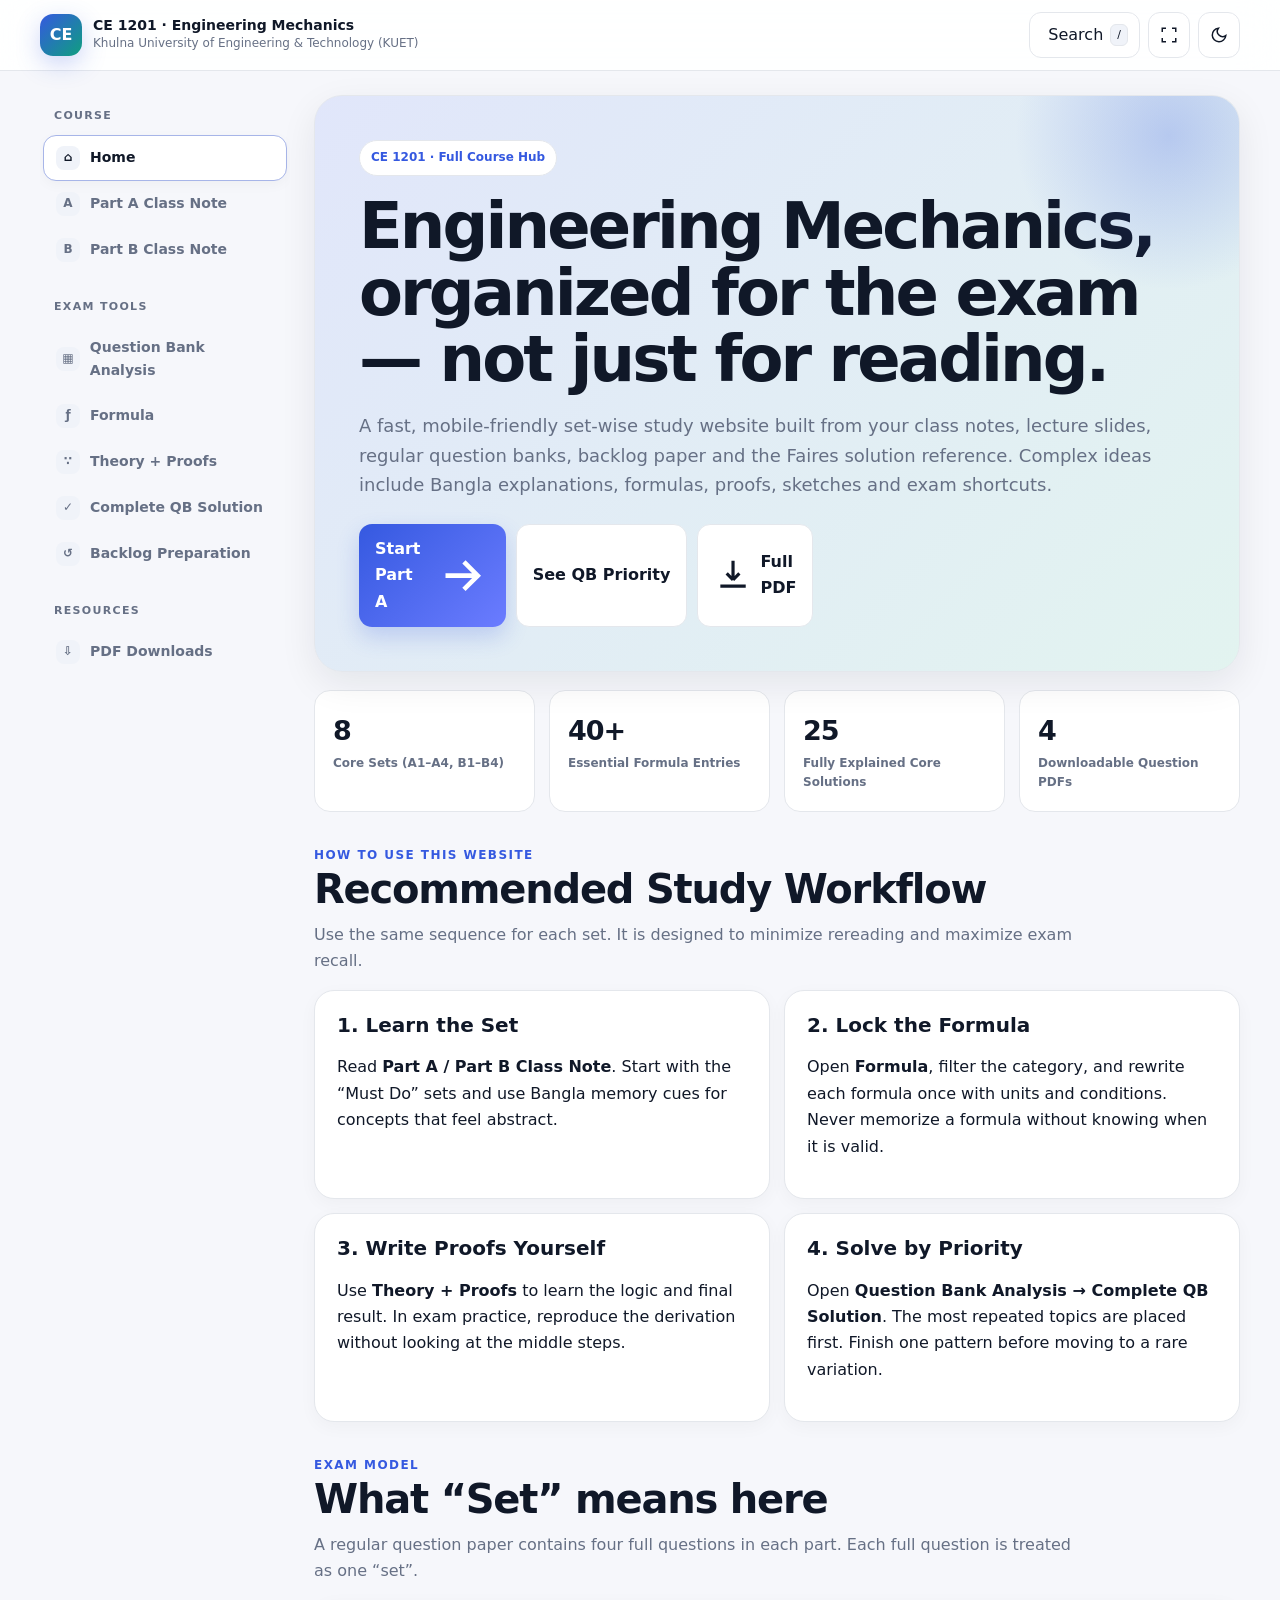
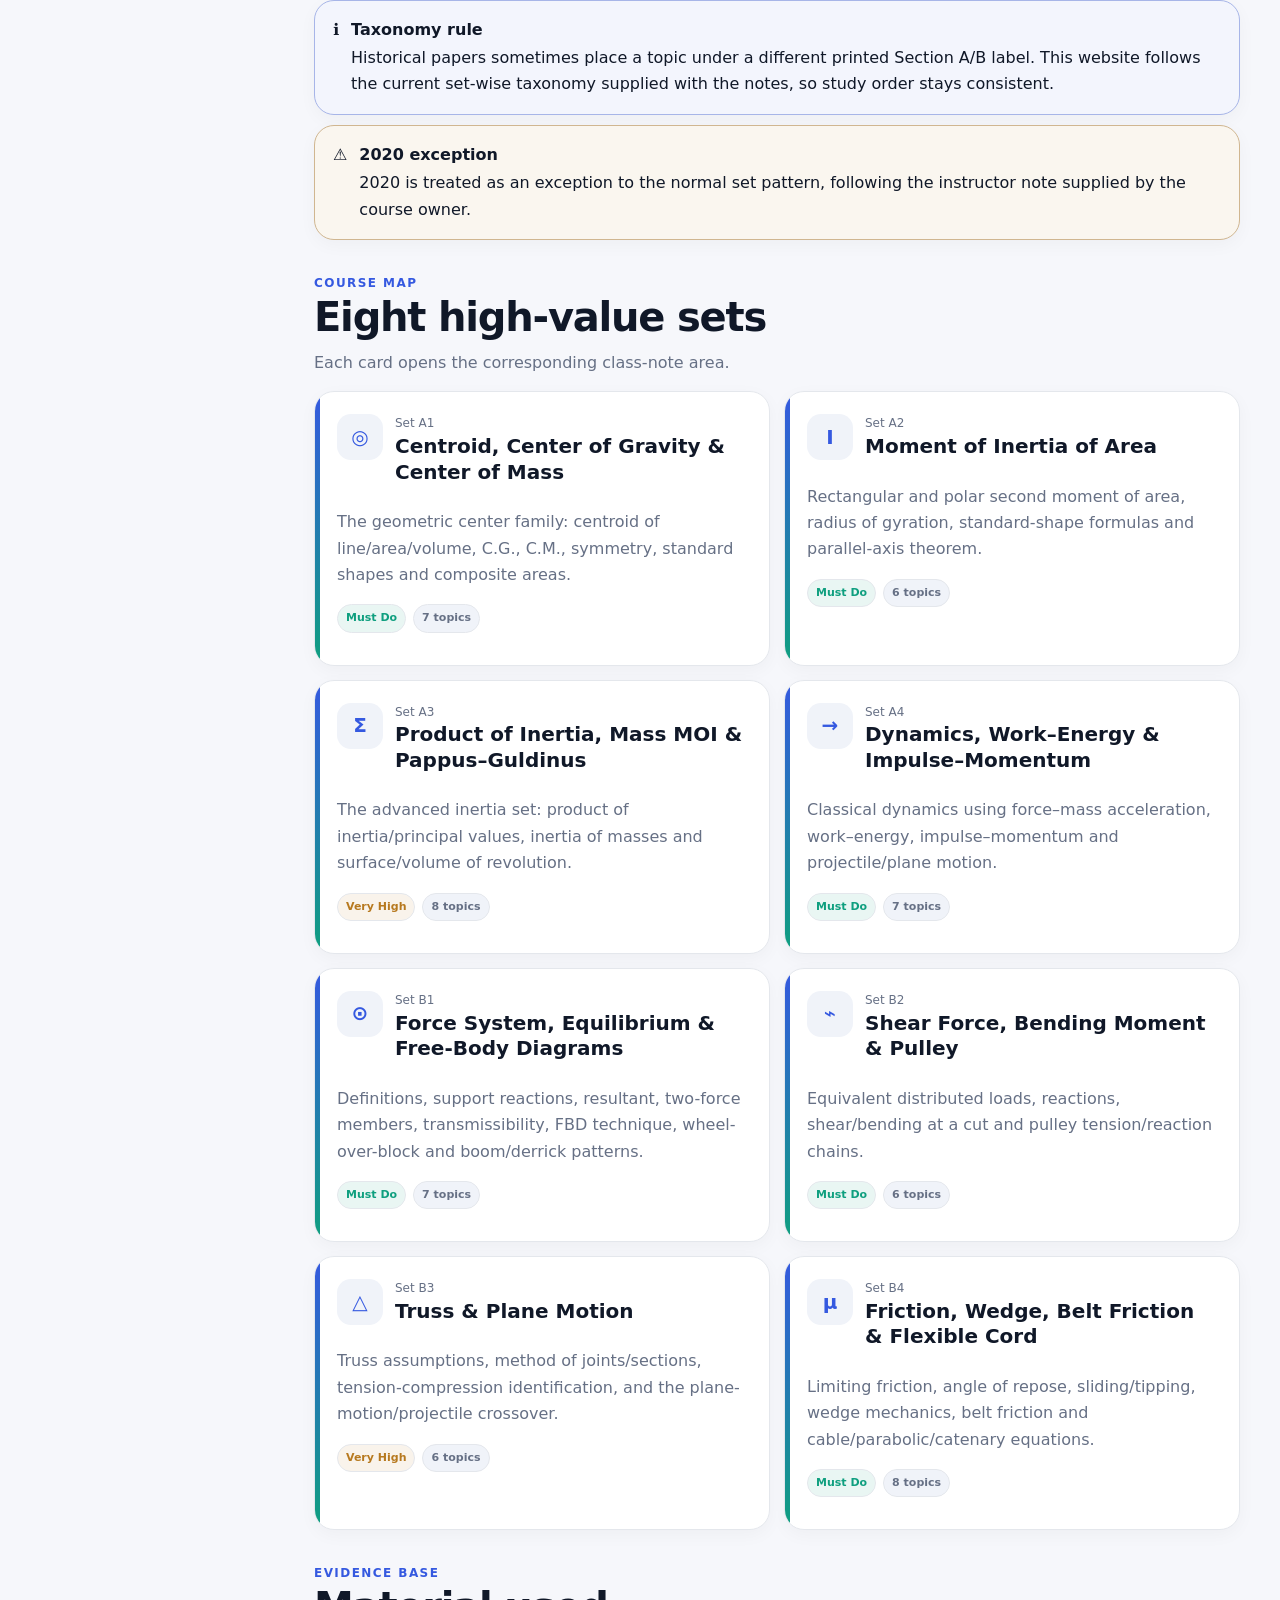
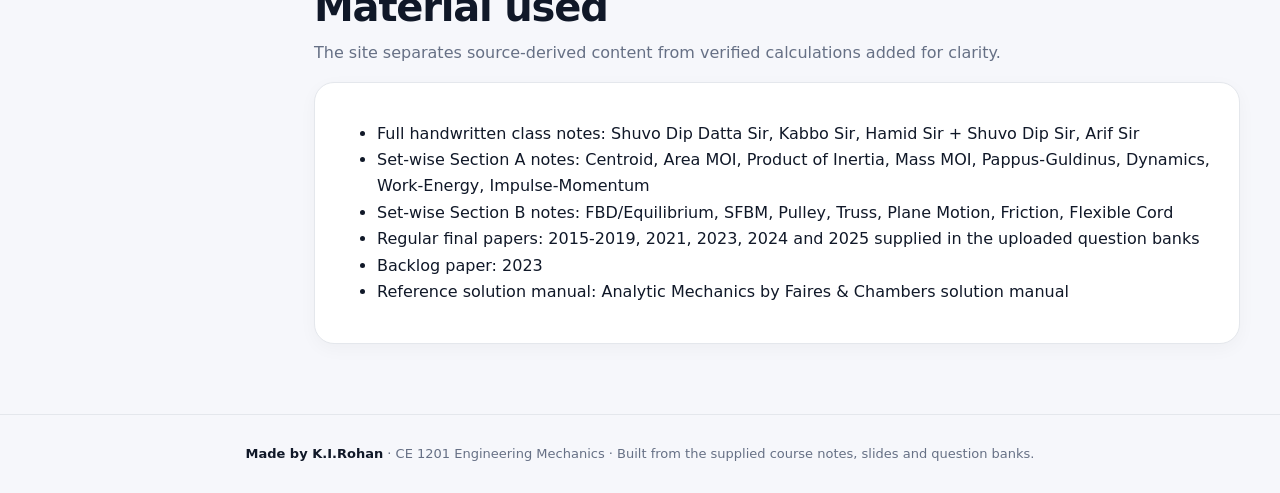
==== index.html @ 2da15462 "Add files via upload" ====
<!doctype html>
<html lang="en" data-theme="light">
<head>
  <meta charset="utf-8">
  <meta name="viewport" content="width=device-width,initial-scale=1,viewport-fit=cover">
  <meta name="theme-color" content="#3559e0">
  <meta name="description" content="CE 1201 Engineering Mechanics full course hub: set-wise notes, question bank analysis, formula, proofs, solutions and backlog preparation.">
  <title>CE 1201 · Engineering Mechanics</title>
  <link rel="manifest" href="manifest.webmanifest">
  <link rel="stylesheet" href="assets/css/styles.css">
</head>
<body>
  <noscript><div style="padding:2rem;font-family:system-ui">This study website needs JavaScript enabled.</div></noscript>
  <script src="assets/js/data.js"></script>
  <script src="assets/js/app.js"></script>
</body>
</html>
---- assets/css/styles.css ----
:root{
  --bg:#f6f7fb;--surface:#ffffff;--surface2:#f0f3f9;--text:#101828;--muted:#667085;--line:#e4e7ec;
  --primary:#3559e0;--primary2:#6b7cff;--accent:#0f9f7f;--warn:#b7791f;--danger:#c2415d;
  --shadow:0 12px 36px rgba(15,23,42,.08);--radius:20px;--radius-sm:12px;--max:1240px;
}
[data-theme="dark"]{
  --bg:#0b1020;--surface:#11182b;--surface2:#172036;--text:#eef2ff;--muted:#a7b0c5;--line:#26324c;
  --primary:#8da2ff;--primary2:#5f79ff;--accent:#55d8ba;--warn:#f3bf61;--danger:#ff8aa0;
  --shadow:0 18px 48px rgba(0,0,0,.28)
}
*{box-sizing:border-box}html{scroll-behavior:smooth}body{margin:0;background:var(--bg);color:var(--text);font-family:Inter,ui-sans-serif,system-ui,-apple-system,"Segoe UI",Roboto,"Noto Sans Bengali","Noto Sans",Arial,sans-serif;line-height:1.65;transition:background .25s,color .25s}a{color:inherit}button,input{font:inherit}.app-shell{min-height:100vh}.topbar{position:sticky;top:0;z-index:50;background:color-mix(in srgb,var(--surface) 90%,transparent);backdrop-filter:blur(18px);border-bottom:1px solid var(--line)}.topbar-inner{max-width:var(--max);margin:auto;display:flex;align-items:center;gap:14px;padding:12px 20px}.brand{display:flex;align-items:center;gap:11px;text-decoration:none;min-width:0}.brand-mark{width:42px;height:42px;border-radius:13px;display:grid;place-items:center;background:linear-gradient(135deg,var(--primary),var(--accent));color:white;font-weight:900;box-shadow:0 8px 24px rgba(53,89,224,.25)}.brand-text{min-width:0}.brand-text b{display:block;font-size:14px;line-height:1.2}.brand-text span{display:block;color:var(--muted);font-size:12px;white-space:nowrap;overflow:hidden;text-overflow:ellipsis}.nav-actions{margin-left:auto;display:flex;gap:8px}.icon-btn,.pill-btn{border:1px solid var(--line);background:var(--surface);color:var(--text);border-radius:12px;padding:9px 11px;cursor:pointer;display:inline-flex;align-items:center;justify-content:center;gap:7px;transition:.2s}.icon-btn:hover,.pill-btn:hover{transform:translateY(-1px);border-color:var(--primary);box-shadow:0 6px 18px rgba(53,89,224,.10)}.icon-btn svg{width:18px;height:18px}.mobile-menu{display:none}.layout{max-width:var(--max);margin:auto;display:grid;grid-template-columns:250px minmax(0,1fr);gap:24px;padding:24px 20px 70px}.sidebar{position:sticky;top:82px;height:calc(100vh - 102px);overflow:auto;padding:4px}.side-group{margin-bottom:18px}.side-label{font-size:11px;color:var(--muted);font-weight:800;letter-spacing:.12em;text-transform:uppercase;padding:8px 10px}.side-link{display:flex;align-items:center;gap:10px;text-decoration:none;color:var(--muted);padding:10px 12px;border-radius:12px;margin:2px 0;font-size:14px;font-weight:650;transition:.18s}.side-link:hover,.side-link.active{background:var(--surface);color:var(--text);box-shadow:0 4px 14px rgba(0,0,0,.04)}.side-link.active{outline:1px solid color-mix(in srgb,var(--primary) 35%,var(--line))}.side-icon{width:24px;height:24px;display:grid;place-items:center;border-radius:8px;background:var(--surface2);font-size:12px}.main{min-width:0}.hero{position:relative;overflow:hidden;border-radius:28px;padding:44px;background:linear-gradient(135deg,color-mix(in srgb,var(--primary) 15%,var(--surface)),color-mix(in srgb,var(--accent) 12%,var(--surface)));border:1px solid var(--line);box-shadow:var(--shadow)}.hero:after{content:"";position:absolute;right:-90px;top:-120px;width:320px;height:320px;border-radius:50%;background:radial-gradient(circle,color-mix(in srgb,var(--primary) 25%,transparent),transparent 68%);pointer-events:none}.eyebrow{display:inline-flex;align-items:center;gap:8px;background:var(--surface);border:1px solid var(--line);padding:7px 11px;border-radius:999px;font-size:12px;font-weight:800;color:var(--primary)}h1{font-size:clamp(34px,6vw,64px);line-height:1.04;letter-spacing:-.045em;margin:17px 0 12px;max-width:850px}h2{font-size:clamp(26px,3.5vw,40px);line-height:1.15;letter-spacing:-.03em;margin:0 0 10px}h3{font-size:20px;line-height:1.28;margin:0 0 8px}h4{margin:0 0 7px}.lead{font-size:18px;color:var(--muted);max-width:800px}.hero-actions{display:flex;flex-wrap:wrap;gap:10px;margin-top:24px}.primary-btn{background:linear-gradient(135deg,var(--primary),var(--primary2));color:white;border:0;border-radius:13px;padding:12px 16px;font-weight:800;text-decoration:none;display:inline-flex;align-items:center;gap:8px;cursor:pointer;box-shadow:0 10px 22px rgba(53,89,224,.22);transition:.2s}.primary-btn:hover{transform:translateY(-2px)}.secondary-btn{background:var(--surface);border:1px solid var(--line);color:var(--text);border-radius:13px;padding:12px 16px;font-weight:750;text-decoration:none;display:inline-flex;align-items:center;gap:8px;cursor:pointer}.stats-grid,.card-grid,.set-grid,.formula-grid-ui{display:grid;gap:14px}.stats-grid{grid-template-columns:repeat(4,1fr);margin:18px 0 28px}.stat-card{background:var(--surface);border:1px solid var(--line);border-radius:16px;padding:18px}.stat-number{font-size:27px;font-weight:900;letter-spacing:-.04em}.stat-label{font-size:12px;color:var(--muted);font-weight:700}.section{margin-top:34px}.section-head{display:flex;align-items:end;justify-content:space-between;gap:14px;margin-bottom:15px}.section-kicker{font-size:12px;font-weight:850;letter-spacing:.12em;text-transform:uppercase;color:var(--primary)}.section-desc{color:var(--muted);max-width:760px}.card-grid{grid-template-columns:repeat(2,minmax(0,1fr))}.set-grid{grid-template-columns:repeat(2,minmax(0,1fr))}.card,.set-card,.topic-card,.formula-card,.solution-card,.proof-card,.notice,.source-card{background:var(--surface);border:1px solid var(--line);border-radius:var(--radius);box-shadow:0 5px 18px rgba(15,23,42,.035)}.card,.set-card{padding:22px}.set-card{position:relative;overflow:hidden;transition:.22s}.set-card:hover{transform:translateY(-3px);box-shadow:var(--shadow)}.set-card:before{content:"";position:absolute;left:0;top:0;width:5px;height:100%;background:linear-gradient(var(--primary),var(--accent))}.set-top{display:flex;gap:12px;align-items:flex-start}.set-icon{width:46px;height:46px;border-radius:14px;display:grid;place-items:center;background:var(--surface2);font-weight:900;font-size:20px;color:var(--primary);flex:0 0 auto}.badges{display:flex;flex-wrap:wrap;gap:7px;margin:10px 0}.badge{display:inline-flex;align-items:center;border-radius:999px;padding:4px 8px;font-size:11px;font-weight:800;background:var(--surface2);color:var(--muted);border:1px solid var(--line)}.badge.high{color:var(--danger);background:color-mix(in srgb,var(--danger) 8%,var(--surface))}.badge.very{color:var(--warn);background:color-mix(in srgb,var(--warn) 9%,var(--surface))}.badge.must{color:var(--accent);background:color-mix(in srgb,var(--accent) 9%,var(--surface))}.muted{color:var(--muted)}.small{font-size:12px}.topic-stack{display:grid;gap:13px;margin-top:18px}.topic-card{padding:20px}.topic-card p{margin:7px 0}.topic-card ol,.topic-card ul{margin:8px 0 6px;padding-left:22px}.topic-qb{border-top:1px dashed var(--line);padding-top:10px;margin-top:12px;color:var(--muted);font-size:12px}.bn{background:color-mix(in srgb,var(--accent) 8%,var(--surface));border-left:3px solid var(--accent);padding:10px 12px;border-radius:8px}.math-block{overflow:auto;margin:10px 0;padding:12px 14px;text-align:center;border-radius:12px;background:var(--surface2);font-family:"STIX Two Math","Cambria Math","Times New Roman",serif;font-size:18px;white-space:nowrap}.frac{display:inline-grid;grid-template-rows:auto auto;text-align:center;vertical-align:middle;line-height:1.2;margin:0 .15em}.frac>span:first-child{border-bottom:1px solid currentColor;padding:0 .18em .08em}.frac>span:last-child{padding:.08em .18em 0}.formula-grid{display:grid;grid-template-columns:repeat(2,minmax(0,1fr));gap:9px;margin:10px 0}.formula-grid>div{background:var(--surface2);padding:12px;border-radius:11px}.memory-row{display:flex;flex-wrap:wrap;gap:7px;margin-top:16px}.memory-chip{background:color-mix(in srgb,var(--primary) 8%,var(--surface));border:1px solid color-mix(in srgb,var(--primary) 24%,var(--line));padding:6px 9px;border-radius:999px;font-size:11px;font-weight:750;color:var(--primary)}.notice{padding:16px 18px;display:flex;gap:12px;align-items:flex-start}.notice.warn{border-color:color-mix(in srgb,var(--warn) 45%,var(--line));background:color-mix(in srgb,var(--warn) 7%,var(--surface))}.notice.info{border-color:color-mix(in srgb,var(--primary) 35%,var(--line));background:color-mix(in srgb,var(--primary) 6%,var(--surface))}.notice strong{display:block;margin-bottom:2px}.table-wrap{overflow:auto;border:1px solid var(--line);border-radius:16px;background:var(--surface)}table{width:100%;border-collapse:collapse;min-width:720px}th,td{padding:12px 14px;text-align:left;border-bottom:1px solid var(--line);vertical-align:top;font-size:13px}th{background:var(--surface2);font-size:11px;text-transform:uppercase;letter-spacing:.06em;color:var(--muted);position:sticky;top:0}tr:last-child td{border-bottom:0}.rank{font-weight:900;color:var(--primary)}.priority-bar{height:8px;background:var(--surface2);border-radius:99px;overflow:hidden;margin-top:8px}.priority-bar span{display:block;height:100%;border-radius:inherit;background:linear-gradient(90deg,var(--primary),var(--accent))}.formula-toolbar,.solution-toolbar{display:flex;gap:10px;flex-wrap:wrap;margin:16px 0}.search-input{width:100%;border:1px solid var(--line);background:var(--surface);color:var(--text);border-radius:14px;padding:12px 14px;outline:none}.search-input:focus{border-color:var(--primary);box-shadow:0 0 0 3px color-mix(in srgb,var(--primary) 15%,transparent)}.formula-grid-ui{grid-template-columns:repeat(2,minmax(0,1fr))}.formula-card{padding:18px}.formula-card .formula{font-family:"STIX Two Math","Cambria Math","Times New Roman",serif;font-size:18px;padding:10px;background:var(--surface2);border-radius:10px;margin:9px 0}.filter-chip{border:1px solid var(--line);background:var(--surface);padding:7px 10px;border-radius:999px;cursor:pointer;color:var(--muted);font-size:12px;font-weight:700}.filter-chip.active{background:var(--primary);color:white;border-color:var(--primary)}.proof-card,.solution-card{padding:22px;margin-bottom:14px}.proof-steps,.solution-steps{counter-reset:step;list-style:none;padding:0;margin:14px 0;display:grid;gap:9px}.proof-steps li,.solution-steps li{counter-increment:step;display:grid;grid-template-columns:30px 1fr;gap:10px;align-items:start}.proof-steps li:before,.solution-steps li:before{content:counter(step);width:28px;height:28px;border-radius:9px;display:grid;place-items:center;background:var(--surface2);color:var(--primary);font-weight:900;font-size:12px}.answer-box{border:1px solid color-mix(in srgb,var(--accent) 38%,var(--line));background:color-mix(in srgb,var(--accent) 8%,var(--surface));padding:12px 14px;border-radius:12px;margin-top:10px}.sketch{margin:12px 0;background:var(--surface2);border-radius:14px;padding:12px;overflow:auto}.sketch svg{display:block;max-width:100%;height:auto;margin:auto}.search-overlay{position:fixed;inset:0;z-index:100;background:rgba(10,15,28,.55);backdrop-filter:blur(8px);display:none;align-items:flex-start;justify-content:center;padding:8vh 16px}.search-overlay.open{display:flex}.search-modal{width:min(780px,100%);max-height:80vh;overflow:auto;background:var(--surface);border:1px solid var(--line);border-radius:22px;box-shadow:0 30px 80px rgba(0,0,0,.30);padding:16px}.search-head{display:flex;gap:8px}.search-results{display:grid;gap:7px;margin-top:10px}.search-result{display:block;text-decoration:none;padding:12px 13px;border-radius:12px;border:1px solid var(--line);background:var(--surface2)}.search-result:hover{border-color:var(--primary)}.search-result small{color:var(--muted)}.empty{padding:30px;text-align:center;color:var(--muted)}.source-grid{display:grid;grid-template-columns:repeat(2,minmax(0,1fr));gap:12px}.source-card{padding:17px;display:flex;align-items:center;gap:12px;text-decoration:none}.source-card:hover{border-color:var(--primary)}.download-icon{width:38px;height:38px;border-radius:11px;display:grid;place-items:center;background:var(--surface2);color:var(--primary);font-weight:900}.timeline{display:grid;gap:10px}.timeline-item{display:grid;grid-template-columns:75px 1fr;gap:13px}.timeline-day{font-weight:900;color:var(--primary)}.timeline-body{border-left:2px solid var(--line);padding:0 0 12px 15px}.footer{border-top:1px solid var(--line);padding:28px 20px;text-align:center;color:var(--muted);font-size:13px}.footer b{color:var(--text)}.reveal{opacity:0;transform:translateY(12px);transition:opacity .55s ease,transform .55s ease}.reveal.in{opacity:1;transform:none}.focus-mode .sidebar,.focus-mode .brand-text span,.focus-mode .topbar .pill-btn[data-hide-focus="1"]{display:none}.focus-mode .layout{grid-template-columns:1fr;max-width:940px}.focus-mode .main{width:100%}.focus-mode .topbar-inner{max-width:940px}.kbd{display:inline-block;padding:1px 6px;border-radius:6px;background:var(--surface2);border:1px solid var(--line);font-size:11px}.progress{height:3px;position:fixed;top:0;left:0;z-index:200;background:linear-gradient(90deg,var(--primary),var(--accent));width:0}.print-only{display:none}
@media(max-width:900px){.layout{grid-template-columns:1fr;padding:16px 14px 60px}.sidebar{position:fixed;top:0;left:0;bottom:0;z-index:80;width:280px;height:auto;background:var(--surface);padding:75px 14px 22px;transform:translateX(-105%);transition:.25s;box-shadow:20px 0 50px rgba(0,0,0,.25)}.sidebar.open{transform:none}.mobile-menu{display:inline-flex}.brand-text span{display:none}.stats-grid{grid-template-columns:repeat(2,1fr)}.card-grid,.set-grid,.formula-grid-ui,.source-grid{grid-template-columns:1fr}.hero{padding:30px 22px}.topbar-inner{padding:10px 14px}}
@media(max-width:560px){.nav-actions .pill-label{display:none}.hero{padding:26px 18px;border-radius:22px}.stats-grid{grid-template-columns:1fr 1fr}.stat-card{padding:14px}.section-head{align-items:flex-start;flex-direction:column}.formula-grid{grid-template-columns:1fr}.topic-card,.proof-card,.solution-card{padding:16px}.timeline-item{grid-template-columns:1fr}.timeline-body{border-left:0;border-top:1px solid var(--line);padding:8px 0 14px}.topbar .brand-text b{font-size:12px}}
@media print{.topbar,.sidebar,.hero-actions,.formula-toolbar,.solution-toolbar,.footer,.progress,.no-print{display:none!important}.layout{display:block;max-width:none;padding:0}.main{width:100%}.card,.set-card,.topic-card,.formula-card,.proof-card,.solution-card,.notice{box-shadow:none;break-inside:avoid}.reveal{opacity:1;transform:none}.print-only{display:block}body{background:white;color:black}.section{page-break-before:auto}}
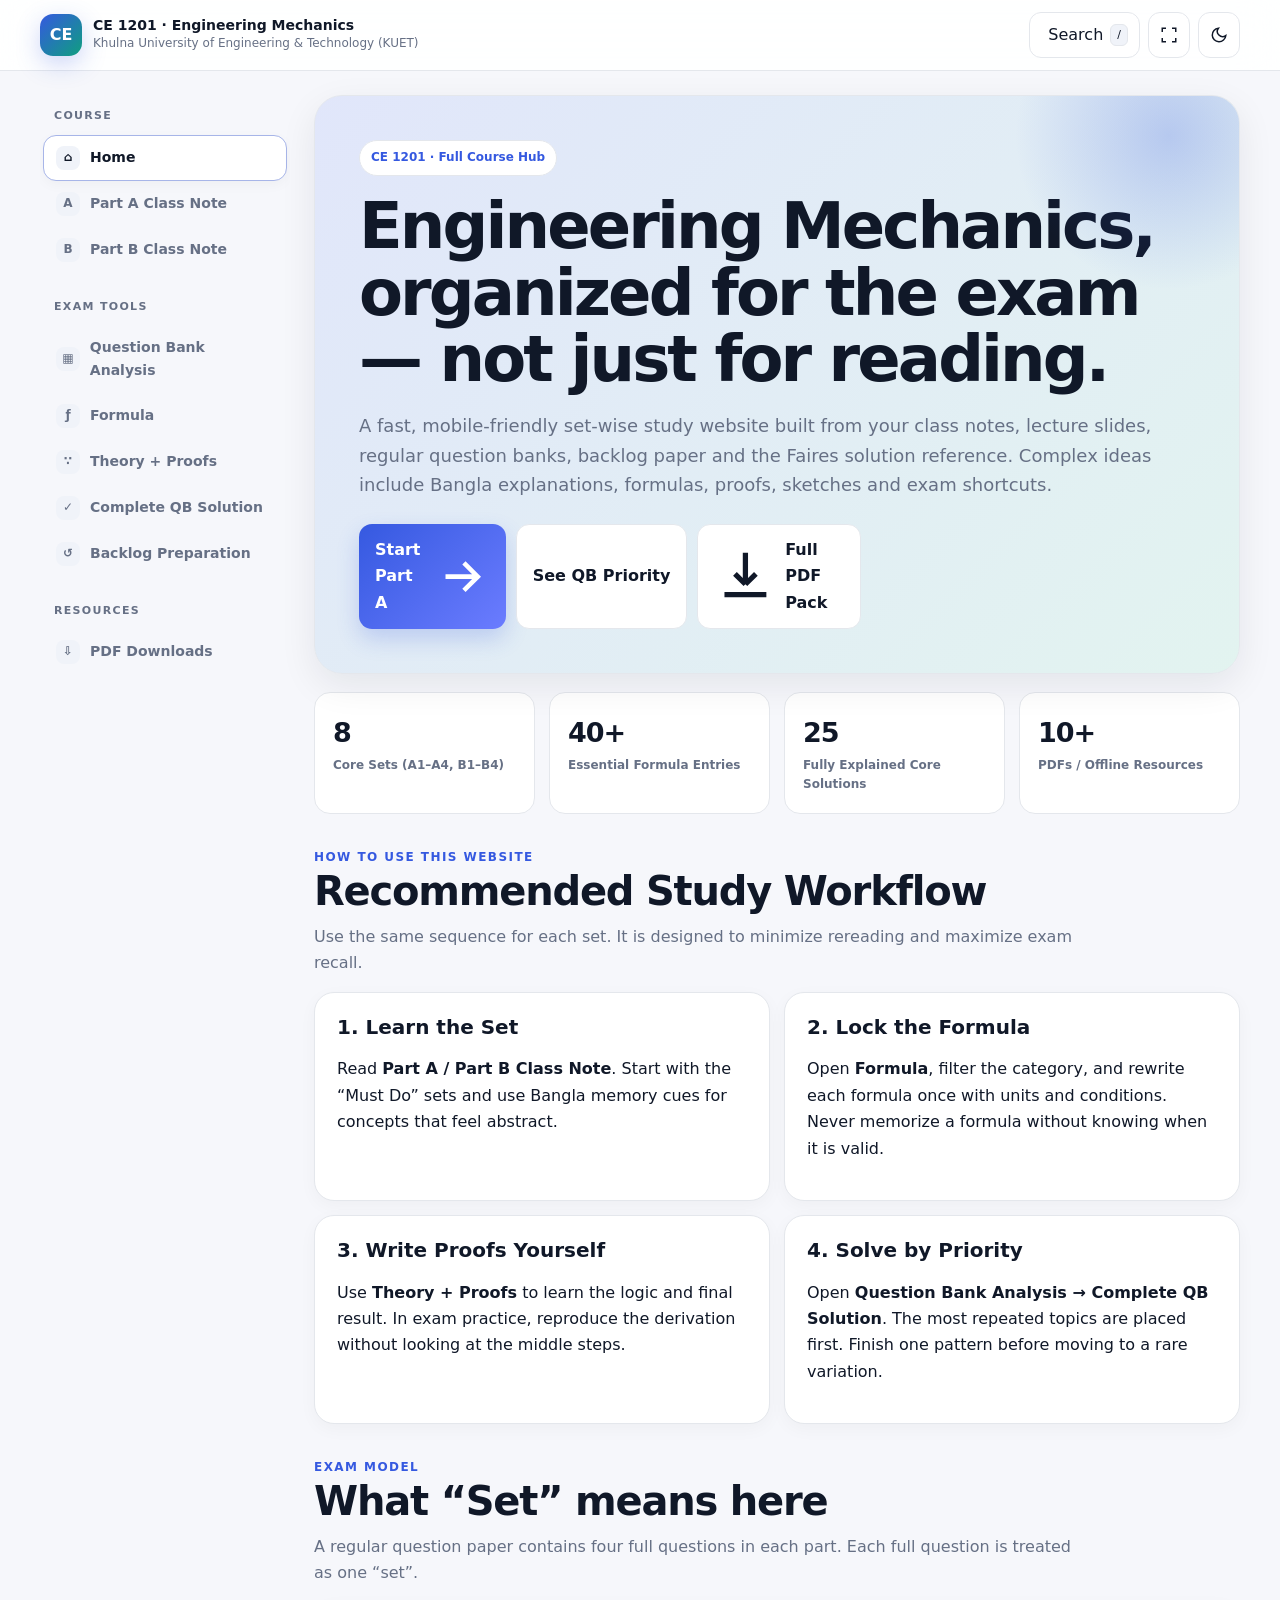
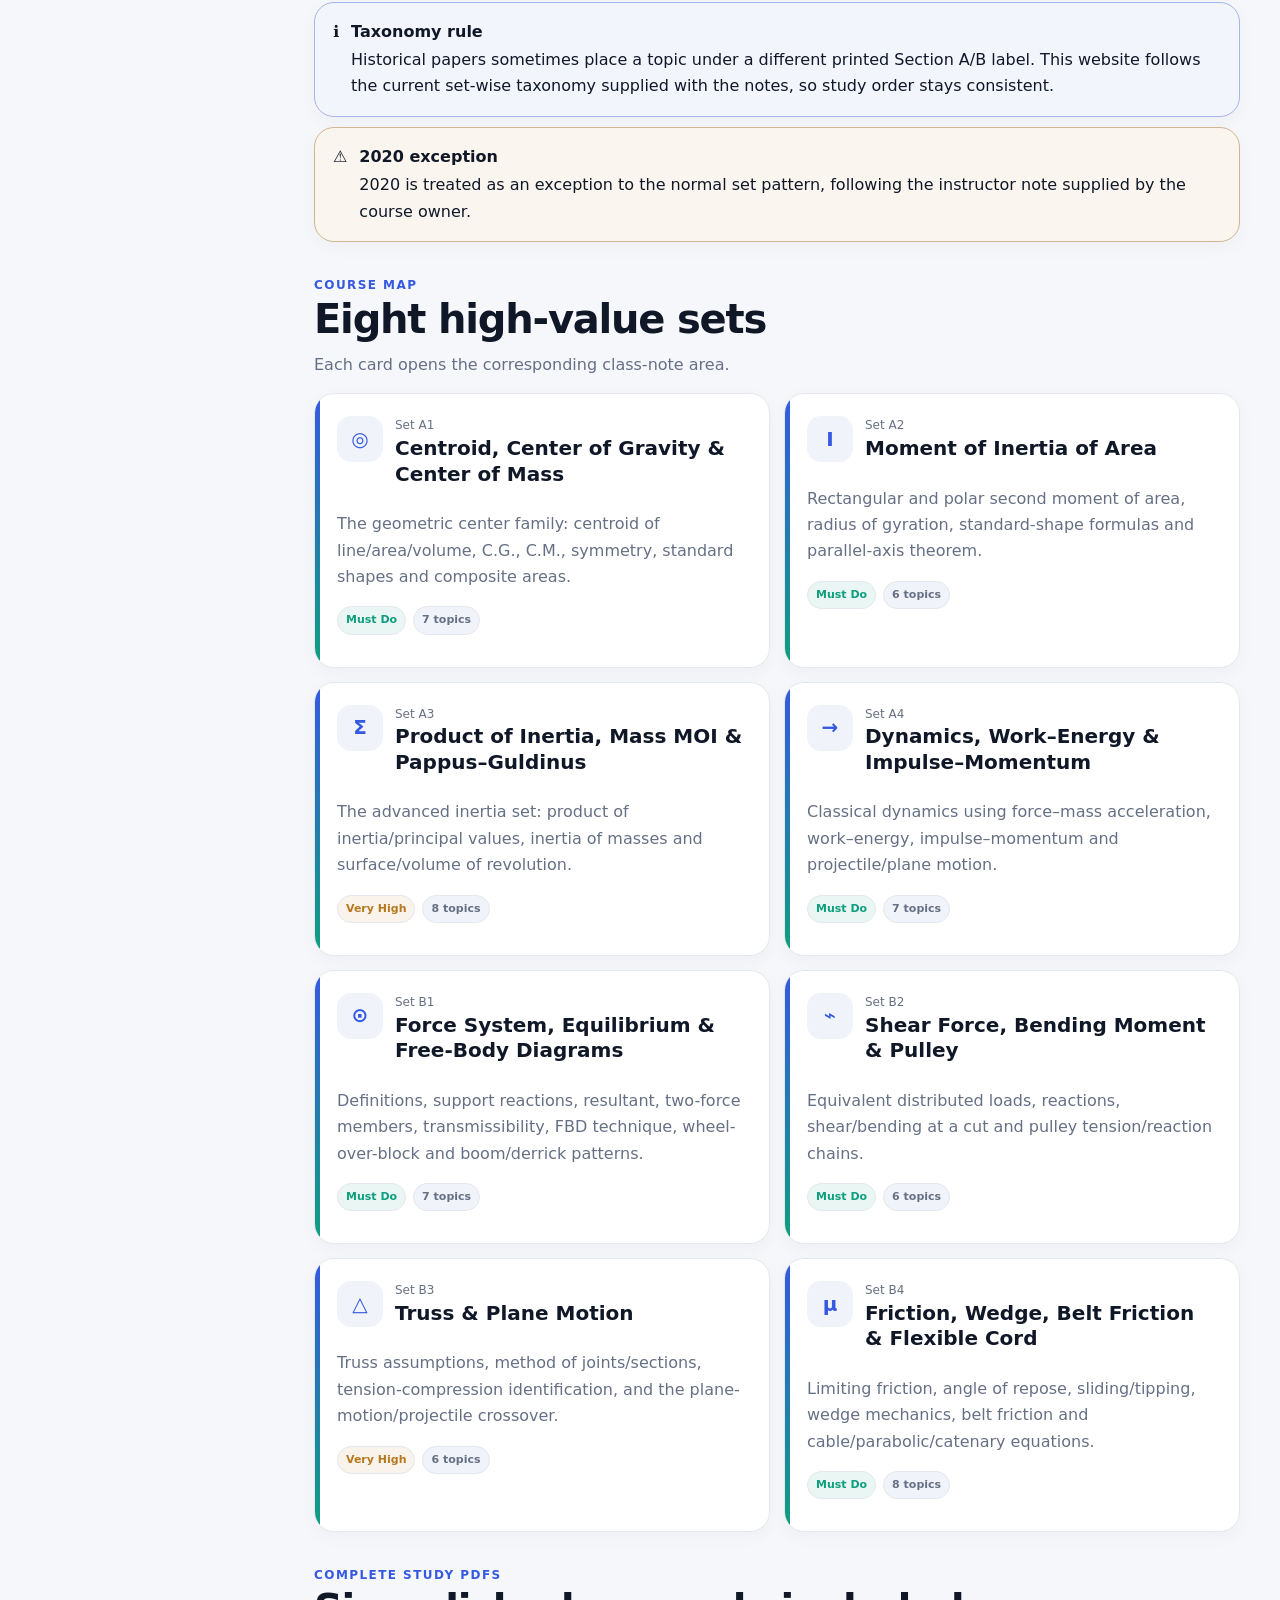
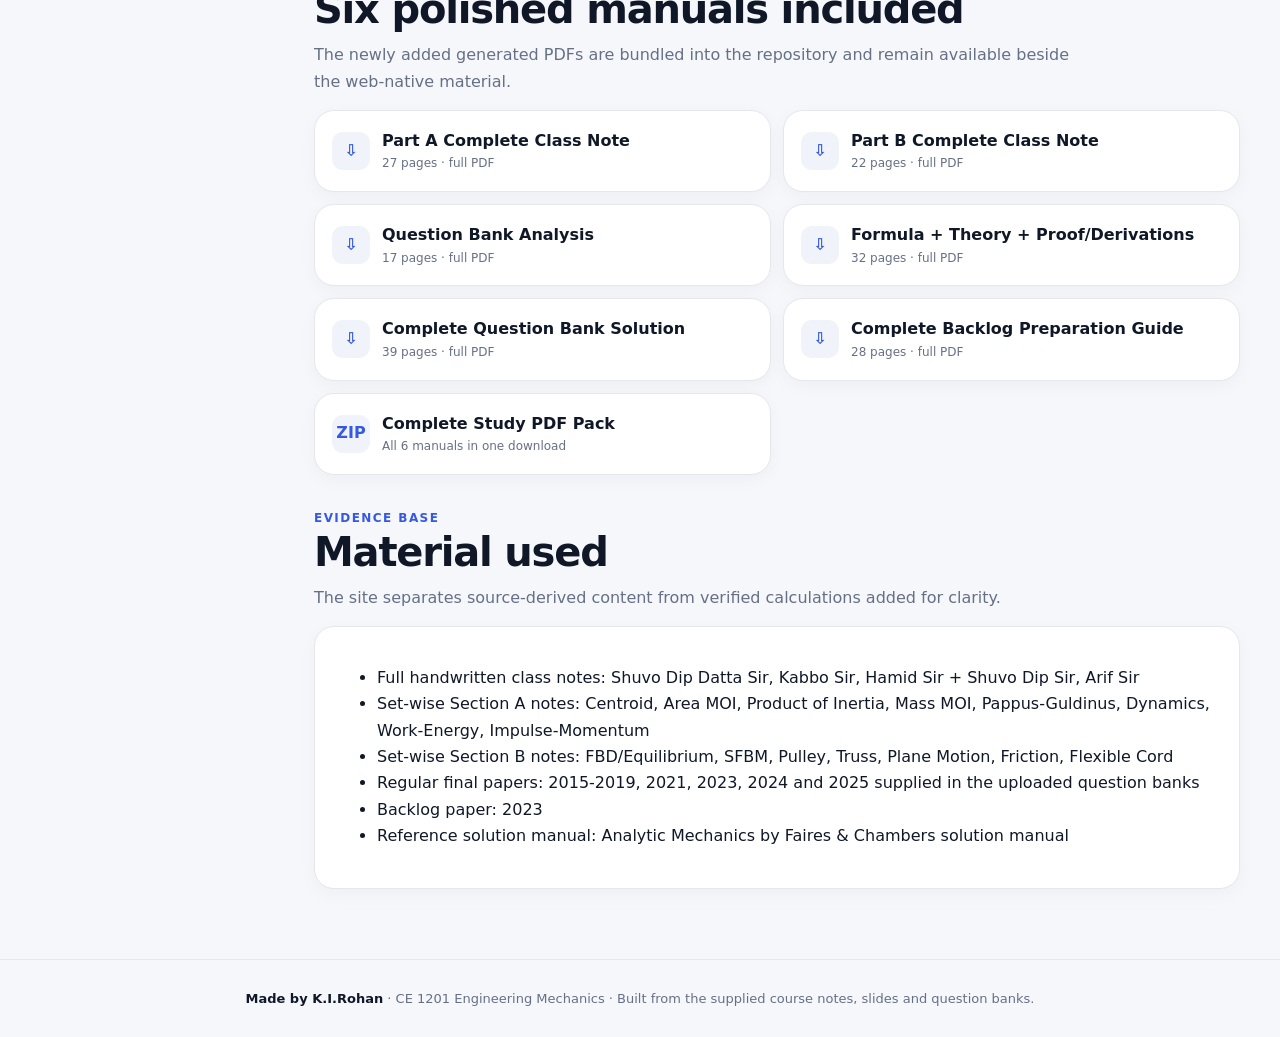
==== commit c7882b23: "Add files via upload" ====
--- a/index.html
+++ b/index.html
@@ -12,6 +12,7 @@
 <body>
   <noscript><div style="padding:2rem;font-family:system-ui">This study website needs JavaScript enabled.</div></noscript>
   <script src="assets/js/data.js"></script>
+  <script src="assets/js/pdf-index.js"></script>
   <script src="assets/js/app.js"></script>
 </body>
 </html>
--- a/assets/css/styles.css
+++ b/assets/css/styles.css
@@ -12,3 +12,5 @@
 @media(max-width:900px){.layout{grid-template-columns:1fr;padding:16px 14px 60px}.sidebar{position:fixed;top:0;left:0;bottom:0;z-index:80;width:280px;height:auto;background:var(--surface);padding:75px 14px 22px;transform:translateX(-105%);transition:.25s;box-shadow:20px 0 50px rgba(0,0,0,.25)}.sidebar.open{transform:none}.mobile-menu{display:inline-flex}.brand-text span{display:none}.stats-grid{grid-template-columns:repeat(2,1fr)}.card-grid,.set-grid,.formula-grid-ui,.source-grid{grid-template-columns:1fr}.hero{padding:30px 22px}.topbar-inner{padding:10px 14px}}
 @media(max-width:560px){.nav-actions .pill-label{display:none}.hero{padding:26px 18px;border-radius:22px}.stats-grid{grid-template-columns:1fr 1fr}.stat-card{padding:14px}.section-head{align-items:flex-start;flex-direction:column}.formula-grid{grid-template-columns:1fr}.topic-card,.proof-card,.solution-card{padding:16px}.timeline-item{grid-template-columns:1fr}.timeline-body{border-left:0;border-top:1px solid var(--line);padding:8px 0 14px}.topbar .brand-text b{font-size:12px}}
 @media print{.topbar,.sidebar,.hero-actions,.formula-toolbar,.solution-toolbar,.footer,.progress,.no-print{display:none!important}.layout{display:block;max-width:none;padding:0}.main{width:100%}.card,.set-card,.topic-card,.formula-card,.proof-card,.solution-card,.notice{box-shadow:none;break-inside:avoid}.reveal{opacity:1;transform:none}.print-only{display:block}body{background:white;color:black}.section{page-break-before:auto}}
+
+.pdf-source-bar{margin:14px 0 18px;align-items:center}.pdf-actions{margin-left:auto;display:flex;gap:8px;flex-wrap:wrap}.pdf-actions a{white-space:nowrap}.source-card{transition:transform .2s,border-color .2s}.source-card:hover{transform:translateY(-2px)}@media(max-width:700px){.pdf-source-bar{align-items:flex-start;flex-wrap:wrap}.pdf-actions{width:100%;margin-left:0}.pdf-actions a{flex:1;text-align:center}}
